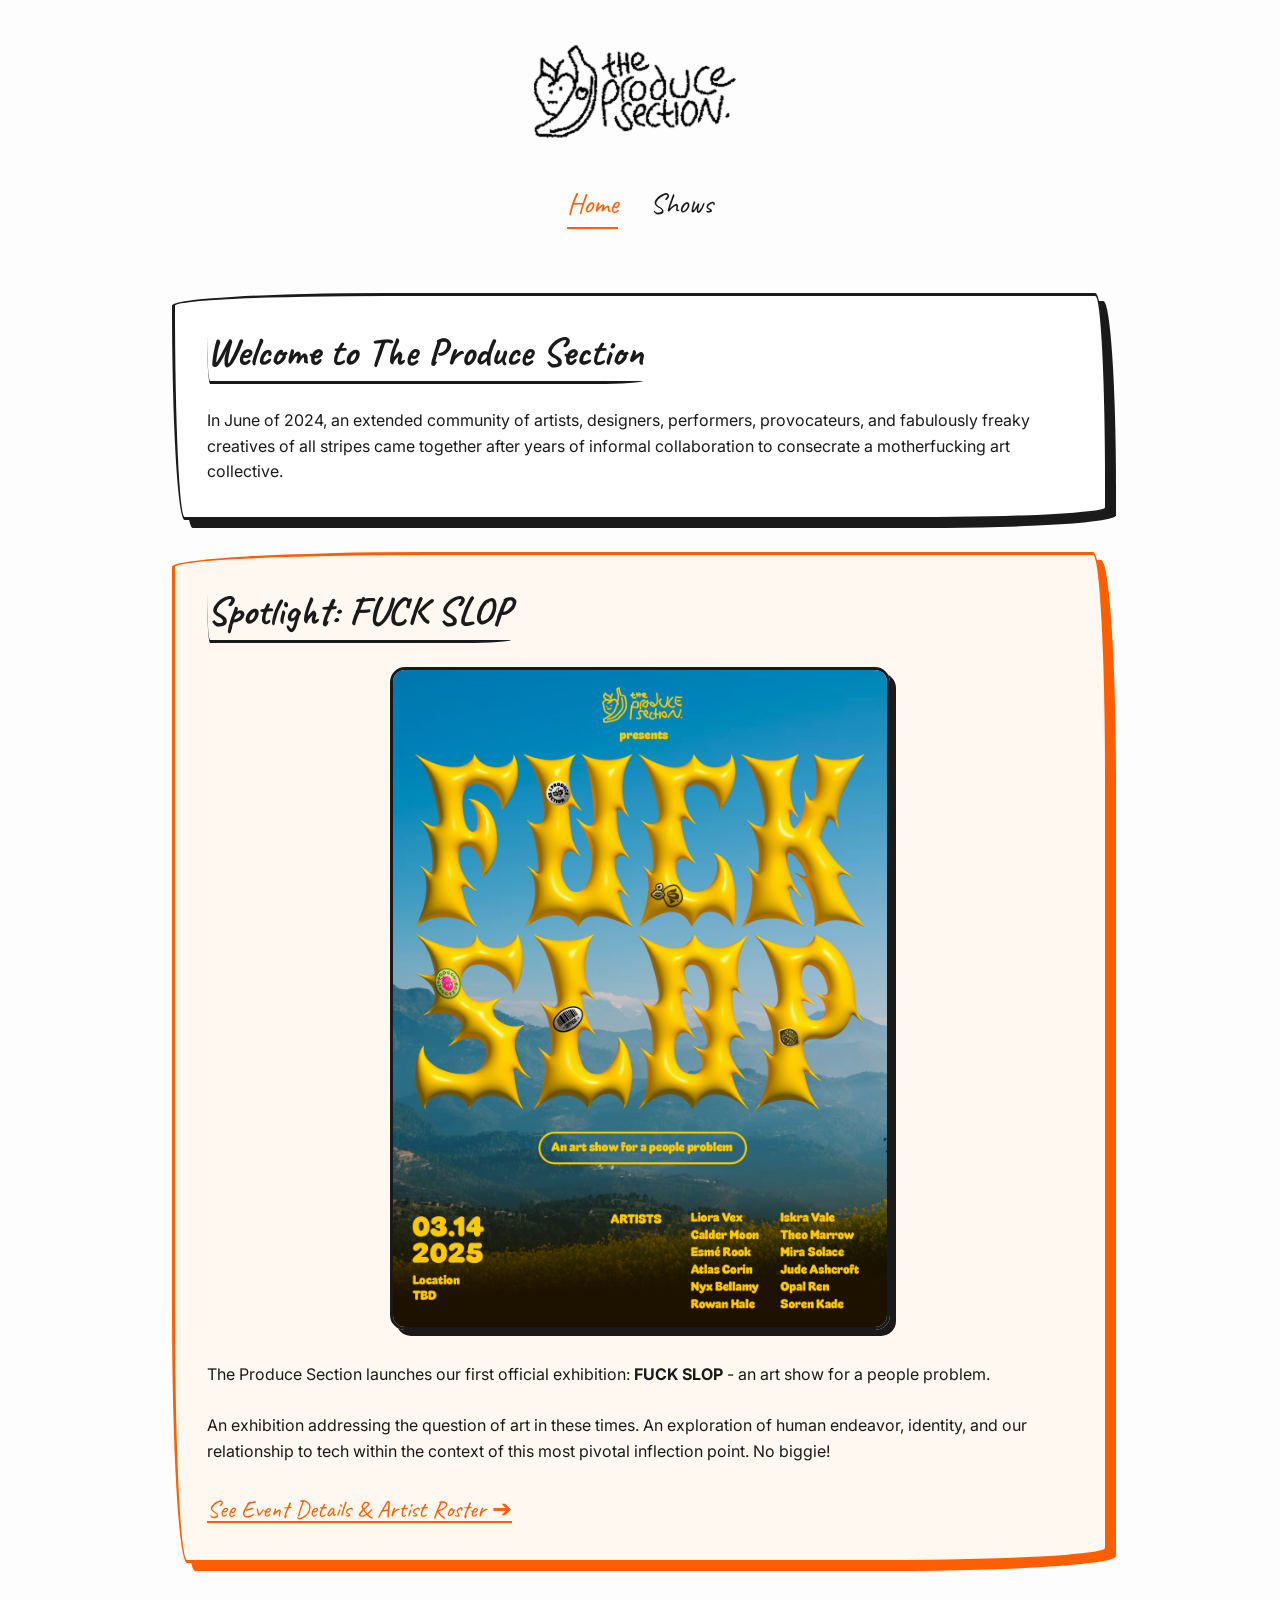
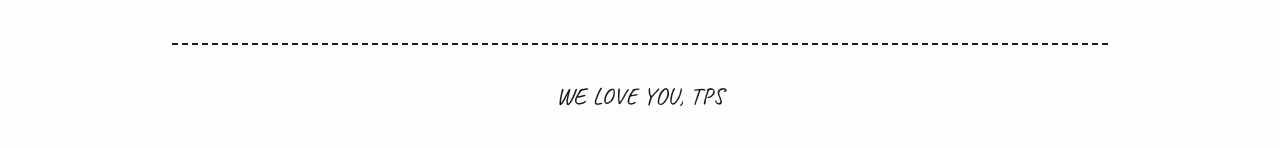
==== index.html @ 0650d601 "Initial commit for The Produce Section website" ====
<!DOCTYPE html>
<html lang="en">
<head>
  <meta charset="UTF-8">
  <meta name="viewport" content="width=device-width, initial-scale=1.0">
  <title>The Produce Section</title>
  <meta name="description" content="The Produce Section: a motherfucking art collective.">
  <link rel="preconnect" href="https://fonts.googleapis.com">
  <link rel="preconnect" href="https://fonts.gstatic.com" crossorigin>
  <link href="https://fonts.googleapis.com/css2?family=Caveat:wght@400..700&family=Inter:ital,opsz,wght@0,14..32,100..900;1,14..32,100..900&display=swap" rel="stylesheet">
  <link rel="stylesheet" href="styles.css">
</head>
<body>
  <header>
    <img src="logo.gif" alt="The Produce Section Logo" class="logo">
    <nav>
      <a href="index.html" style="color: var(--accent-color); border-bottom: 2px solid var(--accent-color);">Home</a>
      <a href="shows.html">Shows</a>
    </nav>
  </header>

  <main class="content-wrapper">
    <section class="hand-drawn-box">
      <h2>Welcome to The Produce Section</h2>
      <p>In June of 2024, an extended community of artists, designers, performers, provocateurs, and fabulously freaky creatives of all stripes came together after years of informal collaboration to consecrate a motherfucking art collective.</p>
    </section>

    <section class="hand-drawn-box spotlight">
      <h2>Spotlight: FUCK SLOP</h2>
      <img src="fuck-slop-flyer.png" alt="FUCK SLOP Flyer" class="flyer">
      <p>The Produce Section launches our first official exhibition: <strong>FUCK SLOP</strong> - an art show for a people problem.</p>
      <br>
      <p>An exhibition addressing the question of art in these times. An exploration of human endeavor, identity, and our relationship to tech within the context of this most pivotal inflection point. No biggie!</p>
      <br>
      <a href="fuck-slop.html" style="font-family: var(--font-heading); font-size: 1.5rem;">See Event Details & Artist Roster ➔</a>
    </section>
  </main>

  <footer>
    <p>WE LOVE YOU, TPS</p>
  </footer>
</body>
</html>
---- styles.css ----
:root {
  --bg-color: #fdfdfd;
  --text-color: #1a1a1a;
  --accent-color: #ff5e00; /* Zesty orange */
  --border-color: #1a1a1a;
  --font-heading: 'Caveat', cursive;
  --font-body: 'Inter', sans-serif;
}

* {
  box-sizing: border-box;
  margin: 0;
  padding: 0;
}

body {
  background-color: var(--bg-color);
  color: var(--text-color);
  font-family: var(--font-body);
  line-height: 1.6;
  padding: 2rem;
  max-width: 1000px;
  margin: 0 auto;
}

header {
  display: flex;
  flex-direction: column;
  align-items: center;
  margin-bottom: 4rem;
  text-align: center;
}

.logo {
  max-width: 250px;
  margin-bottom: 1rem;
}

nav {
  display: flex;
  gap: 2rem;
  margin-top: 1rem;
}

nav a {
  font-family: var(--font-heading);
  font-size: 1.8rem;
  color: var(--text-color);
  text-decoration: none;
  border-bottom: 2px solid transparent;
  transition: all 0.2s ease;
}

nav a:hover {
  color: var(--accent-color);
  border-bottom: 2px solid var(--accent-color);
  transform: translateY(-2px);
}

h1, h2, h3 {
  font-family: var(--font-heading);
  line-height: 1.2;
}

h1 {
  font-size: 4rem;
  margin-bottom: 1rem;
}

h2 {
  font-size: 2.5rem;
  margin-bottom: 1.5rem;
  border-bottom: 3px solid var(--text-color);
  display: inline-block;
  border-radius: 255px 15px 225px 15px/15px 225px 15px 255px; /* Hand-drawn border effect */
  padding-bottom: 5px;
}

a {
  color: var(--accent-color);
  text-decoration: underline;
  text-decoration-thickness: 2px;
  text-underline-offset: 4px;
}

a:hover {
  text-decoration-style: wavy;
}

/* Container for standard pages */
.content-wrapper {
  margin-top: 2rem;
}

/* Hand-drawn box effect */
.hand-drawn-box {
  border: 3px solid var(--border-color);
  border-radius: 255px 15px 225px 15px/15px 225px 15px 255px;
  padding: 2rem;
  background-color: #fff;
  box-shadow: 8px 8px 0px var(--border-color);
  margin-bottom: 2rem;
  transition: transform 0.2s;
}

.hand-drawn-box:hover {
  transform: translate(-4px, -4px);
  box-shadow: 12px 12px 0px var(--border-color);
}

.spotlight {
  background-color: #fff8f0;
  border-color: var(--accent-color);
  box-shadow: 8px 8px 0px var(--accent-color);
}

.show-list {
  display: flex;
  flex-direction: column;
  gap: 2rem;
}

.show-item h3 {
  font-size: 2rem;
  margin-bottom: 0.5rem;
}

.show-item a {
  font-family: var(--font-heading);
  font-size: 1.5rem;
  text-decoration: none;
}

/* Artist List Styles */
.artist-list {
  display: grid;
  grid-template-columns: repeat(auto-fill, minmax(250px, 1fr));
  gap: 1.5rem;
  margin-top: 2rem;
}

.artist-card {
  border: 2px solid var(--border-color);
  border-radius: 15px 225px 15px 255px/255px 15px 225px 15px;
  padding: 1rem;
  display: flex;
  flex-direction: column;
  align-items: center;
  text-align: center;
}

.flyer {
  width: 100%;
  max-width: 500px;
  border-radius: 15px;
  border: 3px solid var(--border-color);
  box-shadow: 6px 6px 0px var(--border-color);
  margin-bottom: 2rem;
  display: block;
  margin-left: auto;
  margin-right: auto;
}

.artist-thumbnail {
  width: 80px;
  height: 80px;
  border-radius: 50%;
  object-fit: cover;
  border: 2px solid var(--border-color);
  margin-bottom: 1rem;
}

.placeholder-thumbnail {
  background-color: var(--accent-color);
  display: flex;
  align-items: center;
  justify-content: center;
  font-family: var(--font-heading);
  font-size: 2.5rem;
  color: white;
}

.artist-card h4 {
  font-family: var(--font-heading);
  font-size: 1.6rem;
  margin-bottom: 0.5rem;
}

.artist-card p {
  font-size: 0.9rem;
  margin-bottom: 0.5rem;
  color: #555;
}

.artist-card a {
  font-size: 0.9rem;
  word-break: break-all;
}

/* Footer */
footer {
  margin-top: 5rem;
  text-align: center;
  font-family: var(--font-heading);
  font-size: 1.5rem;
  border-top: 2px dashed var(--border-color);
  padding-top: 2rem;
}

@media (max-width: 600px) {
  h1 { font-size: 3rem; }
  h2 { font-size: 2rem; }
  .artist-list { grid-template-columns: 1fr; }
}
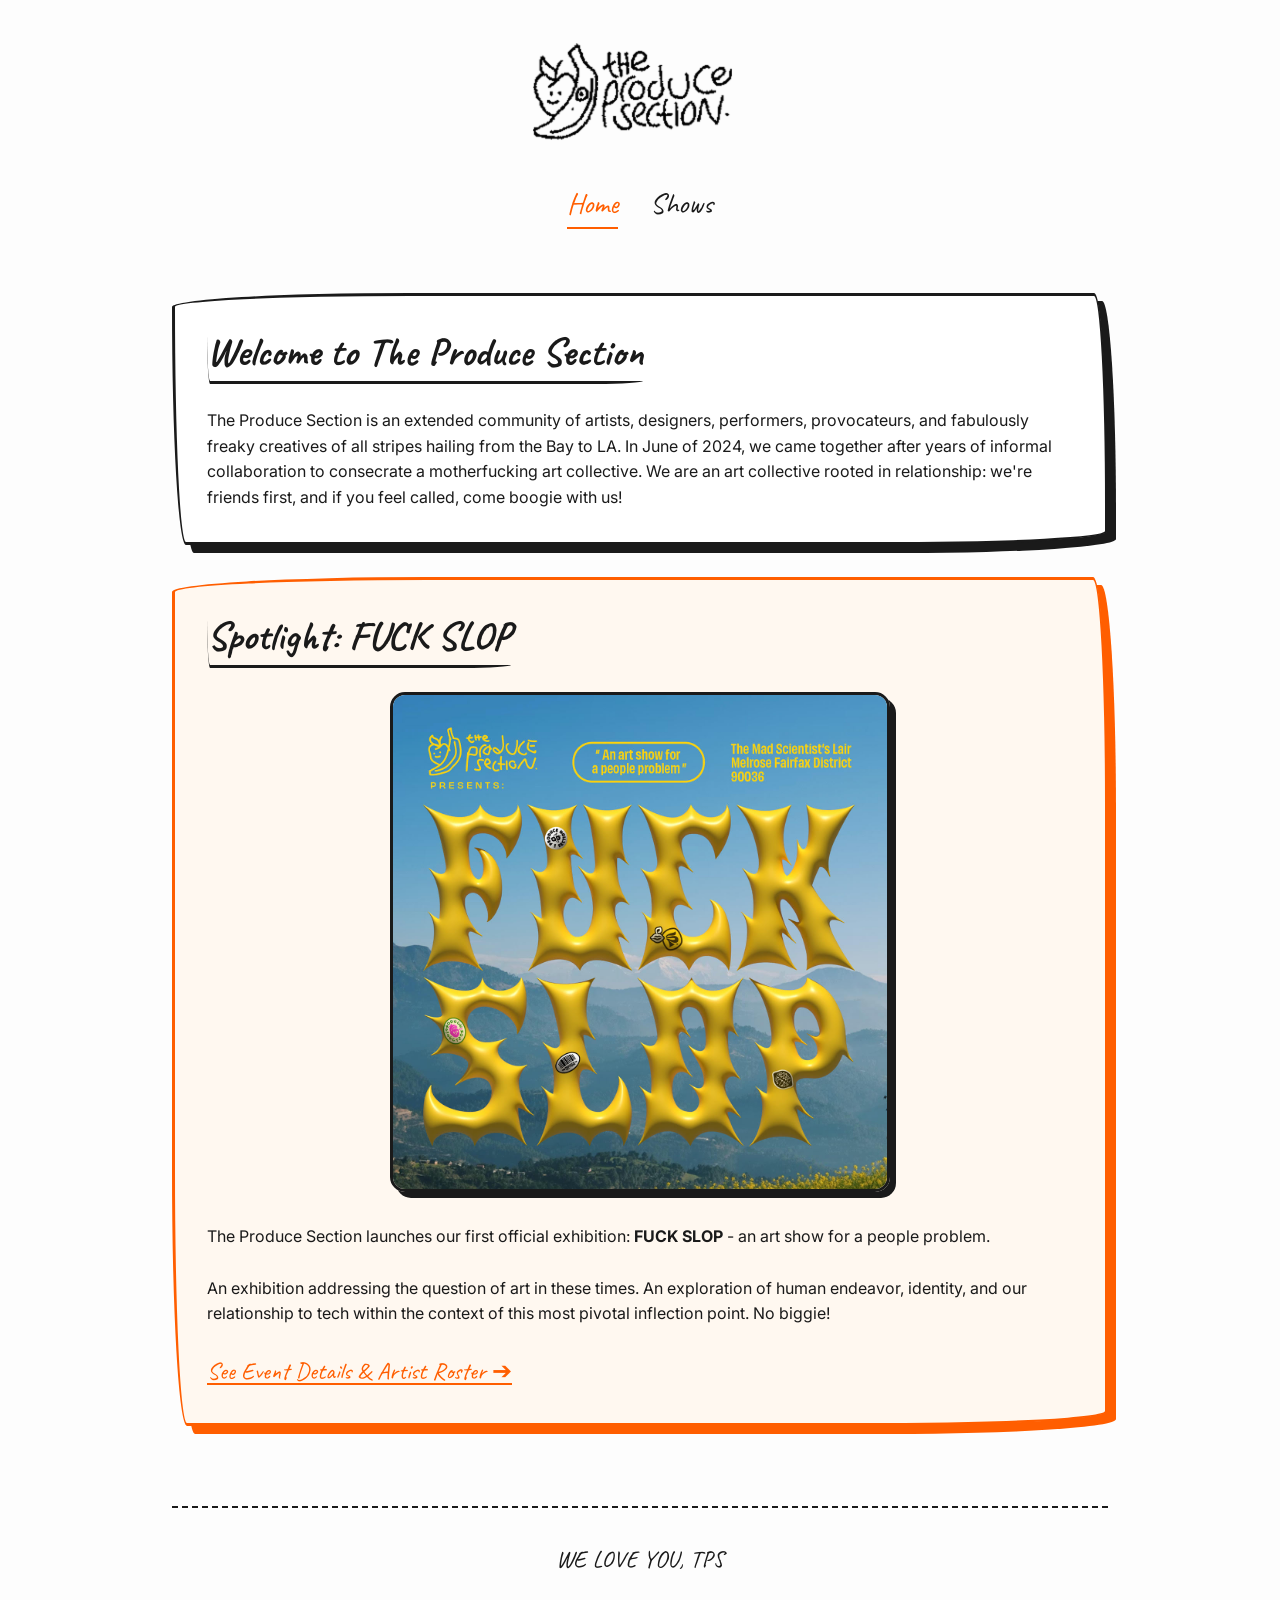
==== commit 2f3fbc4c: "Update flyer to v2 and extend site description" ====
--- a/index.html
+++ b/index.html
@@ -22,12 +22,12 @@
   <main class="content-wrapper">
     <section class="hand-drawn-box">
       <h2>Welcome to The Produce Section</h2>
-      <p>In June of 2024, an extended community of artists, designers, performers, provocateurs, and fabulously freaky creatives of all stripes came together after years of informal collaboration to consecrate a motherfucking art collective.</p>
+      <p>The Produce Section is an extended community of artists, designers, performers, provocateurs, and fabulously freaky creatives of all stripes hailing from the Bay to LA. In June of 2024, we came together after years of informal collaboration to consecrate a motherfucking art collective. We are an art collective rooted in relationship: we're friends first, and if you feel called, come boogie with us!</p>
     </section>
 
     <section class="hand-drawn-box spotlight">
       <h2>Spotlight: FUCK SLOP</h2>
-      <img src="fuck-slop-flyer.png" alt="FUCK SLOP Flyer" class="flyer">
+      <img src="flyer-v2.jpg" alt="FUCK SLOP Flyer" class="flyer">
       <p>The Produce Section launches our first official exhibition: <strong>FUCK SLOP</strong> - an art show for a people problem.</p>
       <br>
       <p>An exhibition addressing the question of art in these times. An exploration of human endeavor, identity, and our relationship to tech within the context of this most pivotal inflection point. No biggie!</p>
